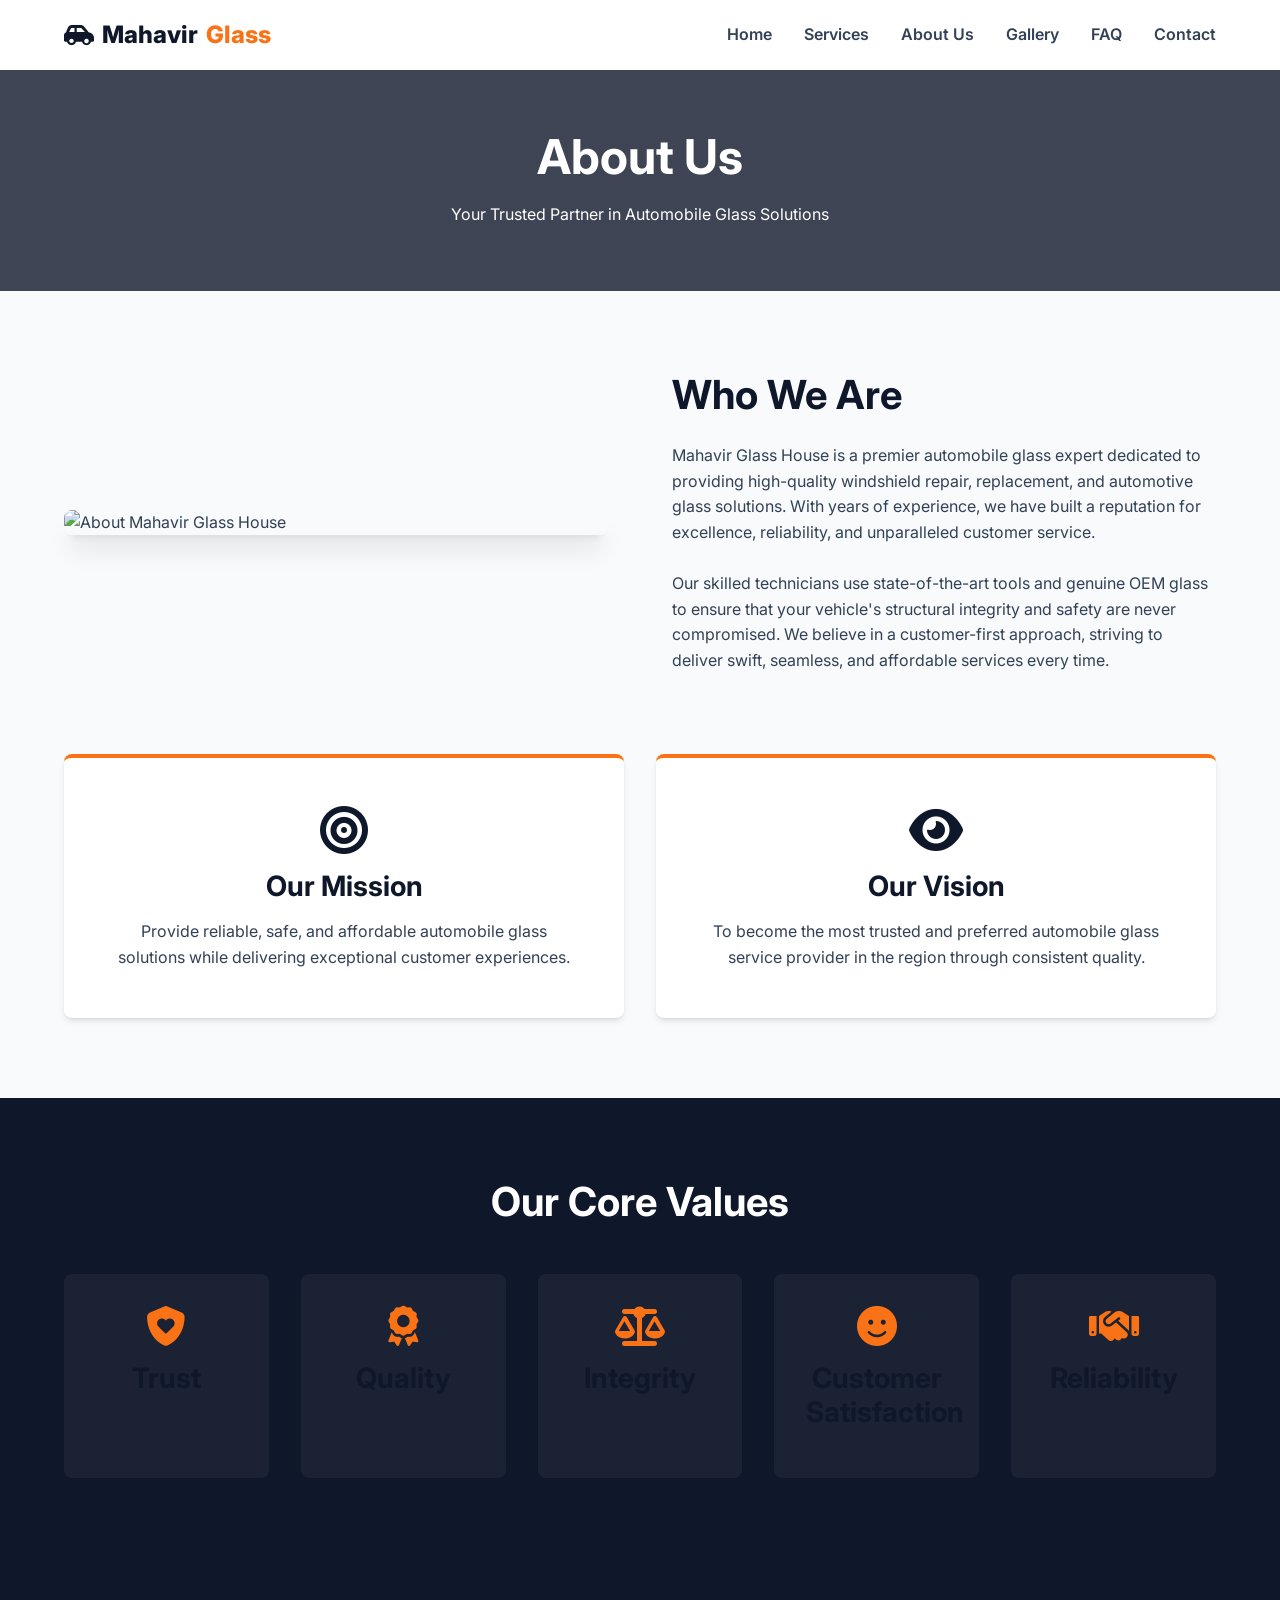
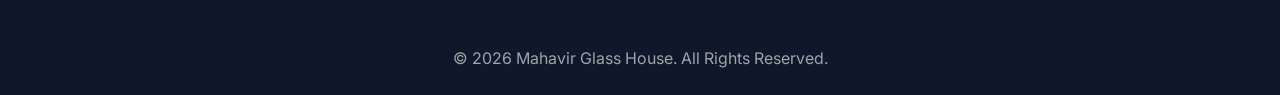
==== about.html @ 2f5f6417 "Intial Deployment" ====
<!DOCTYPE html>
<html lang="en">
<head>
    <meta charset="UTF-8">
    <meta name="viewport" content="width=device-width, initial-scale=1.0">
    <title>About Us | Mahavir Glass House</title>
    <meta name="description" content="Learn about Mahavir Glass House, the trusted automobile glass expert providing reliable, affordable, and high-quality windshield solutions.">
    
    <link href="https://fonts.googleapis.com/css2?family=Inter:wght@300;400;600;700;800&display=swap" rel="stylesheet">
    <link rel="stylesheet" href="https://cdnjs.cloudflare.com/ajax/libs/font-awesome/6.4.0/css/all.min.css">
    <link href="https://unpkg.com/aos@2.3.1/dist/aos.css" rel="stylesheet">
    <link rel="stylesheet" href="css/style.css">
    
    <style>
        .page-header {
            background: linear-gradient(rgba(15, 23, 42, 0.8), rgba(15, 23, 42, 0.8)), url('https://images.unsplash.com/photo-1563720225101-7299a9a3b680?ixlib=rb-4.0.3&auto=format&fit=crop&w=1920&q=80') center/cover;
            padding: 8rem 1.5rem 4rem;
            text-align: center;
            color: var(--bg-white);
        }
        .page-header h1 { color: var(--bg-white); font-size: 3rem; margin-bottom: 1rem; }
        
        .about-content {
            display: flex;
            flex-wrap: wrap;
            gap: 4rem;
            align-items: center;
            padding: 5rem 0;
        }
        .about-text, .about-image { flex: 1; min-width: 300px; }
        .about-image img {
            width: 100%;
            border-radius: 0.5rem;
            box-shadow: var(--shadow-xl);
        }

        .mission-vision {
            display: flex;
            flex-wrap: wrap;
            gap: 2rem;
            margin-bottom: 5rem;
        }
        .mv-card {
            flex: 1;
            min-width: 300px;
            background: var(--bg-white);
            padding: 3rem;
            border-radius: 0.5rem;
            box-shadow: var(--shadow-md);
            text-align: center;
            border-top: 4px solid var(--accent-color);
        }
        .mv-icon {
            font-size: 3rem;
            color: var(--primary-color);
            margin-bottom: 1rem;
        }

        .core-values {
            background: var(--primary-color);
            color: var(--bg-white);
            padding: 5rem 0;
        }
        .core-values h2 { color: var(--bg-white); text-align: center; margin-bottom: 3rem; }
        .values-grid {
            display: grid;
            grid-template-columns: repeat(auto-fit, minmax(200px, 1fr));
            gap: 2rem;
        }
        .value-card {
            background: rgba(255, 255, 255, 0.05);
            padding: 2rem;
            border-radius: 0.5rem;
            text-align: center;
            transition: var(--transition);
        }
        .value-card:hover {
            background: rgba(255, 255, 255, 0.1);
            transform: translateY(-5px);
        }
        .value-card i {
            font-size: 2.5rem;
            color: var(--accent-color);
            margin-bottom: 1rem;
        }
    </style>
</head>
<body>

    <!-- Header -->
    <header id="header">
        <div class="nav-container">
            <a href="index.html" class="logo"><i class="fa-solid fa-car-side"></i> Mahavir<span>Glass</span></a>
            <div class="hamburger" id="hamburger"><i class="fa-solid fa-bars"></i></div>
            <nav>
                <ul class="nav-links" id="nav-links">
                    <li><a href="index.html">Home</a></li>
                    <li><a href="services.html">Services</a></li>
                    <li><a href="about.html" class="active">About Us</a></li>
                    <li><a href="gallery.html">Gallery</a></li>
                    <li><a href="faq.html">FAQ</a></li>
                    <li><a href="contact.html">Contact</a></li>
                </ul>
            </nav>
        </div>
    </header>

    <!-- Page Header -->
    <section class="page-header">
        <div class="container" data-aos="fade-up">
            <h1>About Us</h1>
            <p>Your Trusted Partner in Automobile Glass Solutions</p>
        </div>
    </section>

    <!-- About Section -->
    <section class="container">
        <div class="about-content">
            <div class="about-image" data-aos="fade-right">
                <img src="https://images.unsplash.com/photo-1503375894013-7e3e7f414a51?ixlib=rb-4.0.3&auto=format&fit=crop&w=800&q=80" alt="About Mahavir Glass House">
            </div>
            <div class="about-text" data-aos="fade-left">
                <h2>Who We Are</h2>
                <p>Mahavir Glass House is a premier automobile glass expert dedicated to providing high-quality windshield repair, replacement, and automotive glass solutions. With years of experience, we have built a reputation for excellence, reliability, and unparalleled customer service.</p>
                <br>
                <p>Our skilled technicians use state-of-the-art tools and genuine OEM glass to ensure that your vehicle's structural integrity and safety are never compromised. We believe in a customer-first approach, striving to deliver swift, seamless, and affordable services every time.</p>
            </div>
        </div>

        <div class="mission-vision">
            <div class="mv-card" data-aos="fade-up" data-aos-delay="100">
                <i class="fa-solid fa-bullseye mv-icon"></i>
                <h3 style="color: var(--primary-color);">Our Mission</h3>
                <p class="text-dark">Provide reliable, safe, and affordable automobile glass solutions while delivering exceptional customer experiences.</p>
            </div>
            <div class="mv-card" data-aos="fade-up" data-aos-delay="200">
                <i class="fa-solid fa-eye mv-icon"></i>
                <h3 style="color: var(--primary-color);">Our Vision</h3>
                <p class="text-dark">To become the most trusted and preferred automobile glass service provider in the region through consistent quality.</p>
            </div>
        </div>
    </section>

    <!-- Core Values -->
    <section class="core-values">
        <div class="container">
            <h2 data-aos="fade-up">Our Core Values</h2>
            <div class="values-grid">
                <div class="value-card" data-aos="zoom-in" data-aos-delay="100">
                    <i class="fa-solid fa-shield-heart"></i>
                    <h3>Trust</h3>
                </div>
                <div class="value-card" data-aos="zoom-in" data-aos-delay="200">
                    <i class="fa-solid fa-award"></i>
                    <h3>Quality</h3>
                </div>
                <div class="value-card" data-aos="zoom-in" data-aos-delay="300">
                    <i class="fa-solid fa-scale-balanced"></i>
                    <h3>Integrity</h3>
                </div>
                <div class="value-card" data-aos="zoom-in" data-aos-delay="400">
                    <i class="fa-solid fa-face-smile"></i>
                    <h3>Customer Satisfaction</h3>
                </div>
                <div class="value-card" data-aos="zoom-in" data-aos-delay="500">
                    <i class="fa-solid fa-handshake"></i>
                    <h3>Reliability</h3>
                </div>
            </div>
        </div>
    </section>

    <!-- Footer -->
    <footer>
        <div class="container">
            <div class="footer-bottom" style="border-top: none;">
                &copy; 2026 Mahavir Glass House. All Rights Reserved.
            </div>
        </div>
    </footer>

    <!-- Scripts -->
    <script src="https://unpkg.com/aos@2.3.1/dist/aos.js"></script>
    <script src="js/script.js"></script>
</body>
</html>
---- css/style.css ----
:root {
  --primary-color: #0F172A;
  --primary-light: #1E293B;
  --accent-color: #F97316;
  --accent-hover: #EA580C;
  --text-dark: #334155;
  --text-light: #64748B;
  --bg-white: #FFFFFF;
  --bg-light: #F8FAFC;
  --font-family: 'Inter', sans-serif;
  --transition: all 0.3s ease;
  --shadow-sm: 0 1px 2px 0 rgb(0 0 0 / 0.05);
  --shadow-md: 0 4px 6px -1px rgb(0 0 0 / 0.1), 0 2px 4px -2px rgb(0 0 0 / 0.1);
  --shadow-lg: 0 10px 15px -3px rgb(0 0 0 / 0.1), 0 4px 6px -4px rgb(0 0 0 / 0.1);
  --shadow-xl: 0 20px 25px -5px rgb(0 0 0 / 0.1), 0 8px 10px -6px rgb(0 0 0 / 0.1);
}

* {
  margin: 0;
  padding: 0;
  box-sizing: border-box;
}

html {
  scroll-behavior: smooth;
}

body {
  font-family: var(--font-family);
  color: var(--text-dark);
  background-color: var(--bg-light);
  line-height: 1.6;
  overflow-x: hidden;
}

a {
  text-decoration: none;
  color: inherit;
  transition: var(--transition);
}

ul {
  list-style: none;
}

img {
  max-width: 100%;
  height: auto;
  display: block;
}

/* Typography utilities */
h1, h2, h3, h4, h5, h6 {
  color: var(--primary-color);
  font-weight: 700;
  line-height: 1.2;
}

h1 { font-size: 3.5rem; }
h2 { font-size: 2.5rem; margin-bottom: 1.5rem; }
h3 { font-size: 1.75rem; margin-bottom: 1rem; }

.text-center { text-align: center; }
.text-accent { color: var(--accent-color); }
.text-white { color: var(--bg-white); }
.text-light { color: var(--text-light); }

.section-padding { padding: 5rem 0; }
.container {
  width: 100%;
  max-width: 1200px;
  margin: 0 auto;
  padding: 0 1.5rem;
}

/* Buttons */
.btn {
  display: inline-block;
  padding: 0.75rem 1.5rem;
  border-radius: 0.375rem;
  font-weight: 600;
  text-align: center;
  cursor: pointer;
  border: none;
  transition: var(--transition);
  font-size: 1rem;
}

.btn-primary {
  background-color: var(--accent-color);
  color: var(--bg-white);
  box-shadow: var(--shadow-md);
}

.btn-primary:hover {
  background-color: var(--accent-hover);
  transform: translateY(-2px);
  box-shadow: var(--shadow-lg);
}

.btn-outline {
  background-color: transparent;
  color: var(--bg-white);
  border: 2px solid var(--bg-white);
}

.btn-outline:hover {
  background-color: var(--bg-white);
  color: var(--primary-color);
}

.btn-secondary {
  background-color: var(--primary-color);
  color: var(--bg-white);
}
.btn-secondary:hover {
  background-color: var(--primary-light);
}

/* Header & Navigation */
header {
  position: fixed;
  top: 0;
  left: 0;
  width: 100%;
  background-color: var(--bg-white);
  z-index: 1000;
  transition: var(--transition);
}

header.scrolled {
  box-shadow: var(--shadow-md);
}

.nav-container {
  display: flex;
  justify-content: space-between;
  align-items: center;
  padding: 1rem 1.5rem;
  max-width: 1200px;
  margin: 0 auto;
}

.logo {
  font-size: 1.5rem;
  font-weight: 800;
  color: var(--primary-color);
  display: flex;
  align-items: center;
  gap: 0.5rem;
}

.logo span {
  color: var(--accent-color);
}

.nav-links {
  display: flex;
  gap: 2rem;
}

.nav-links a {
  font-weight: 600;
  color: var(--text-dark);
  position: relative;
}

.nav-links a::after {
  content: '';
  position: absolute;
  width: 0;
  height: 2px;
  bottom: -4px;
  left: 0;
  background-color: var(--accent-color);
  transition: var(--transition);
}

.nav-links a:hover::after,
.nav-links a.active::after {
  width: 100%;
}

.nav-links a:hover,
.nav-links a.active {
  color: var(--accent-color);
}

.hamburger {
  display: none;
  cursor: pointer;
  font-size: 1.5rem;
  color: var(--primary-color);
}

/* Floating Actions */
.floating-actions {
  position: fixed;
  bottom: 2rem;
  right: 2rem;
  display: flex;
  flex-direction: column;
  gap: 1rem;
  z-index: 999;
}

.float-btn {
  width: 60px;
  height: 60px;
  border-radius: 50%;
  display: flex;
  align-items: center;
  justify-content: center;
  color: var(--bg-white);
  font-size: 1.75rem;
  box-shadow: var(--shadow-lg);
  transition: var(--transition);
}

.float-btn:hover {
  transform: scale(1.1);
}

.whatsapp-btn {
  background-color: #25D366;
}

.call-btn {
  background-color: var(--primary-color);
  display: none; /* Mobile only */
}

/* Footer */
footer {
  background-color: var(--primary-color);
  color: var(--bg-light);
  padding: 4rem 0 0 0;
}

footer .logo {
  color: var(--bg-white) !important;
}

.footer-grid {
  display: grid;
  grid-template-columns: repeat(auto-fit, minmax(250px, 1fr));
  gap: 2rem;
  margin-bottom: 3rem;
}

.footer-col h4 {
  color: var(--bg-white);
  margin-bottom: 1.5rem;
  font-size: 1.25rem;
}

.footer-col ul li {
  margin-bottom: 0.75rem;
}

.footer-col ul li a:hover {
  color: var(--accent-color);
  padding-left: 5px;
}

.footer-col .social-links {
  display: flex;
  gap: 1rem;
  margin-top: 1rem;
}

.social-links a {
  width: 40px;
  height: 40px;
  border-radius: 50%;
  background-color: rgba(255, 255, 255, 0.1);
  display: flex;
  align-items: center;
  justify-content: center;
}
.social-links a:hover {
  background-color: var(--accent-color);
}

.footer-bottom {
  text-align: center;
  padding: 1.5rem 0;
  border-top: 1px solid rgba(255,255,255,0.1);
  color: rgba(255,255,255,0.6);
}

/* Responsive */
@media (max-width: 768px) {
  h1 { font-size: 2.5rem; }
  h2 { font-size: 2rem; }
  
  .hamburger {
    display: block;
  }
  
  .nav-links {
    position: fixed;
    top: 70px;
    left: -100%;
    width: 100%;
    height: calc(100vh - 70px);
    background-color: var(--bg-white);
    flex-direction: column;
    align-items: center;
    justify-content: center;
    gap: 2rem;
    transition: var(--transition);
    box-shadow: var(--shadow-lg);
  }
  
  .nav-links.active {
    left: 0;
  }

  .call-btn {
    display: flex;
  }
  .floating-actions {
    bottom: 1.5rem;
    right: 1.5rem;
  }
}
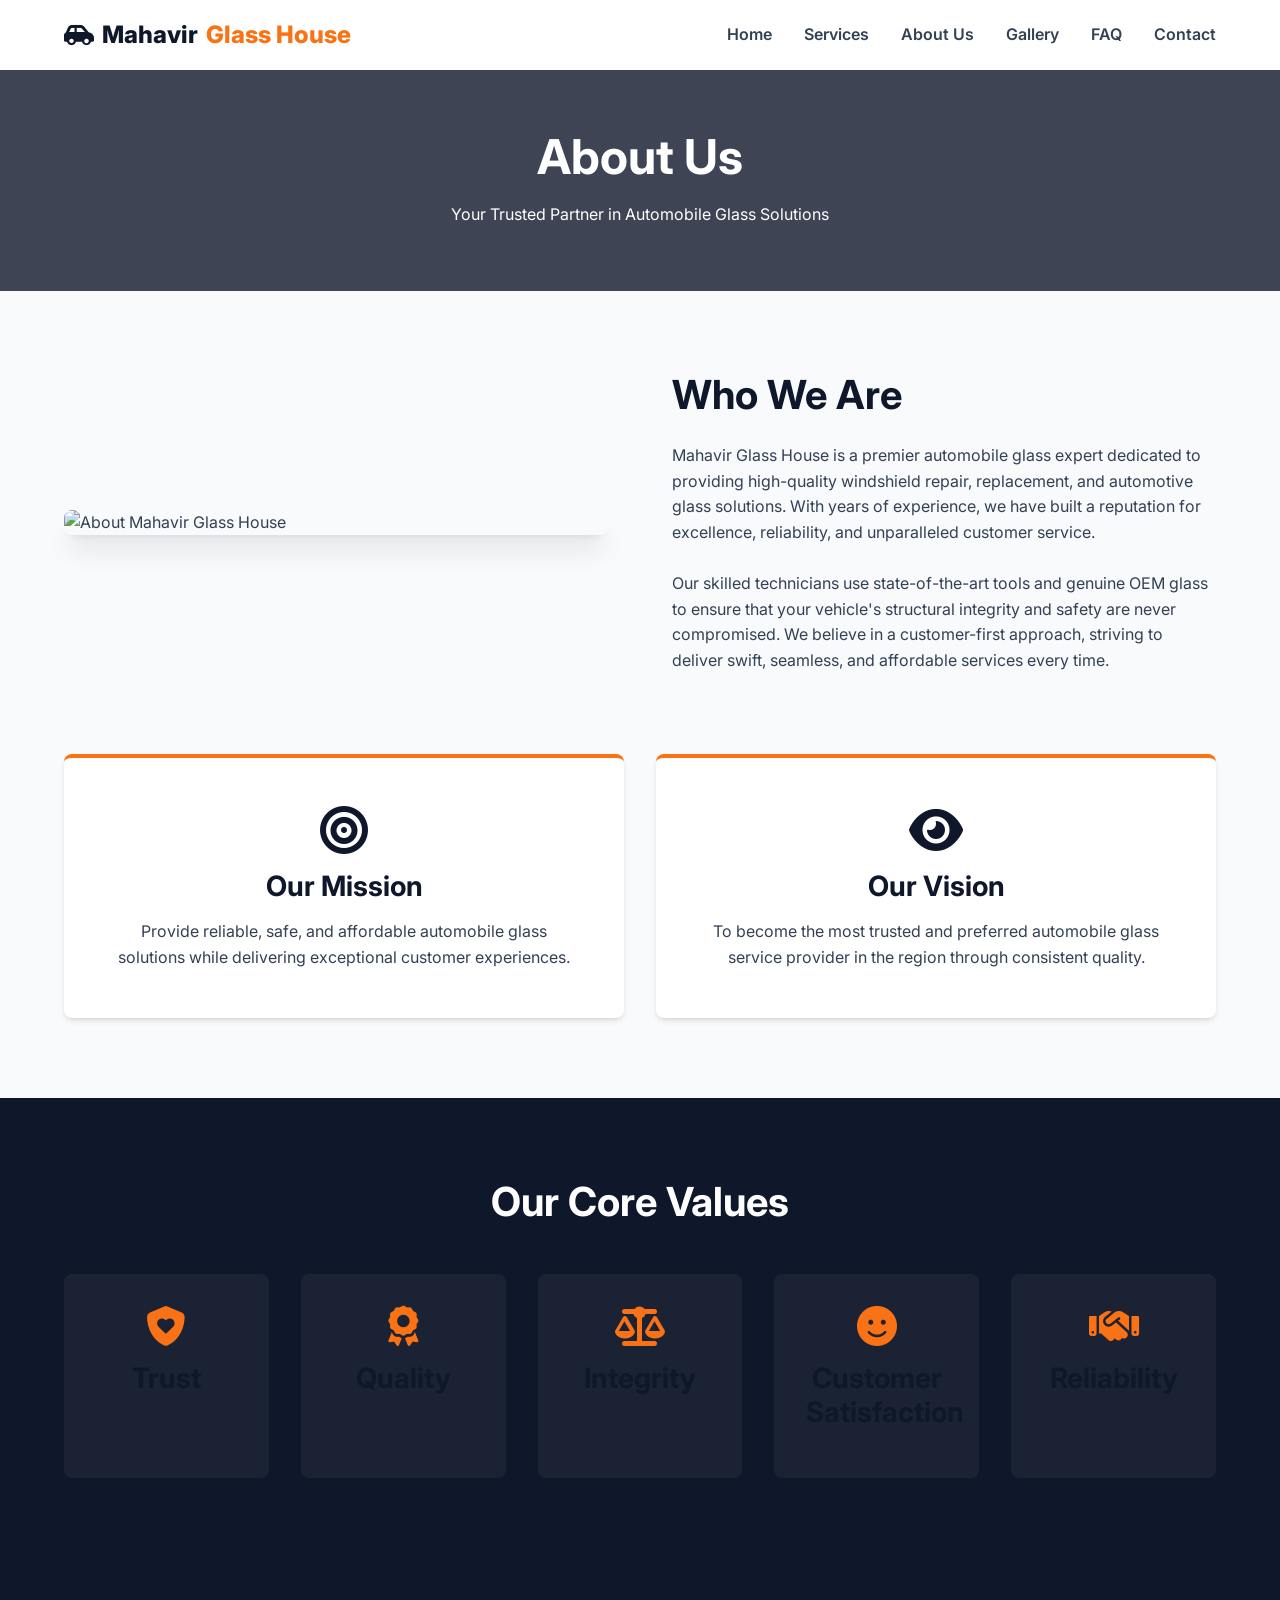
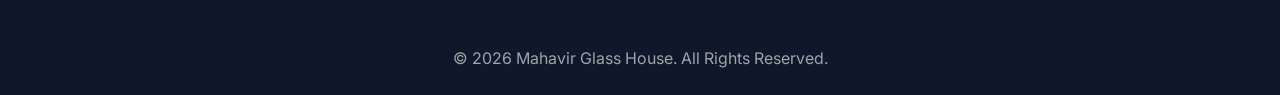
==== commit bb3586f2: "Bug Fixes" ====
--- a/about.html
+++ b/about.html
@@ -90,7 +90,7 @@
     <!-- Header -->
     <header id="header">
         <div class="nav-container">
-            <a href="index.html" class="logo"><i class="fa-solid fa-car-side"></i> Mahavir<span>Glass</span></a>
+            <a href="index.html" class="logo"><i class="fa-solid fa-car-side"></i> Mahavir<span>Glass House</span></a>
             <div class="hamburger" id="hamburger"><i class="fa-solid fa-bars"></i></div>
             <nav>
                 <ul class="nav-links" id="nav-links">
